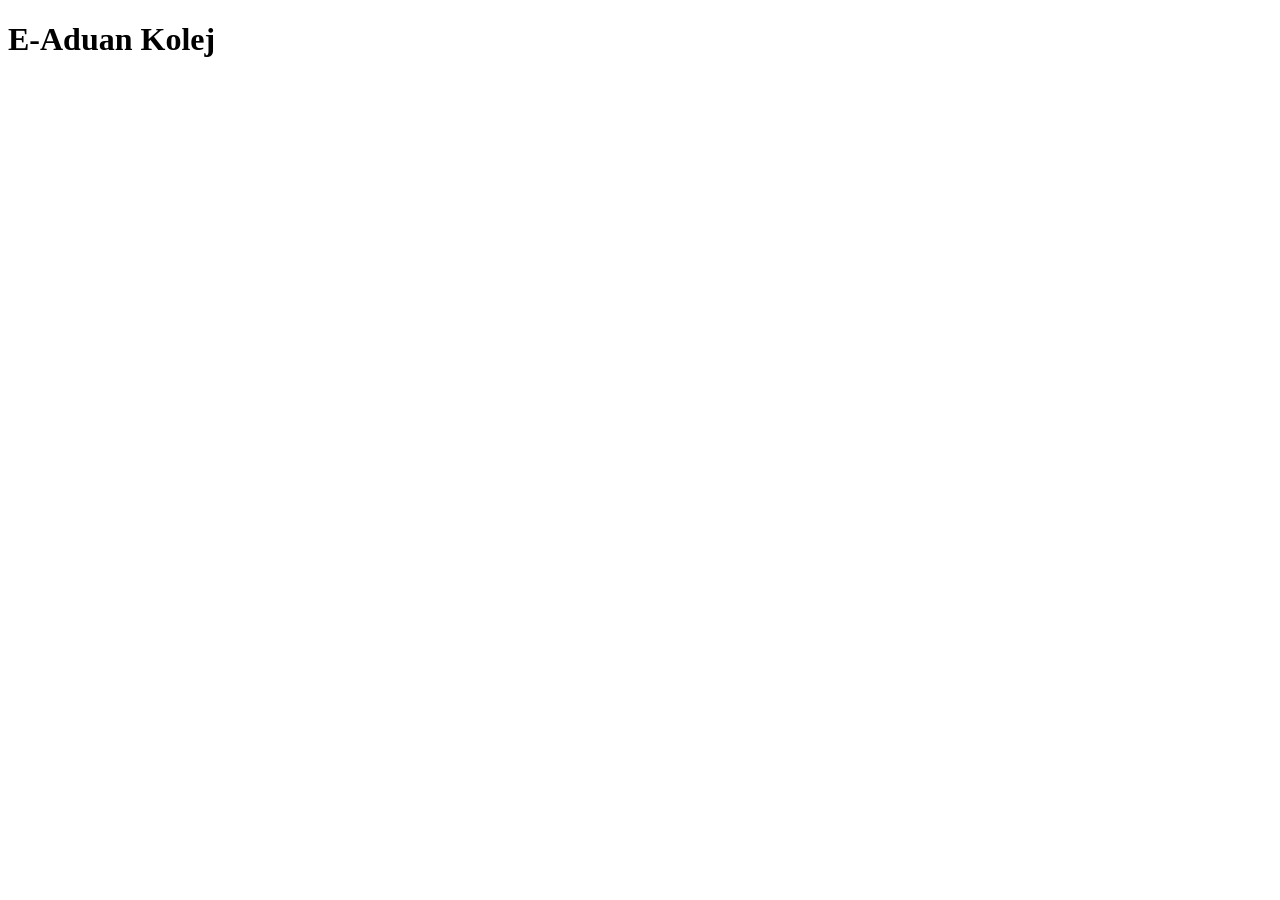
==== EAduanKolej-war/web/index.html @ 23880e19 "Initial commit" ====
<!DOCTYPE html>
<html>
    <head>
        <title>E-Aduan Kolej</title>
        <meta charset="UTF-8">
        <meta name="viewport" content="width=device-width, initial-scale=1.0">
    </head>
    <body>
        <h1>E-Aduan Kolej</h1>
    </body>
</html>
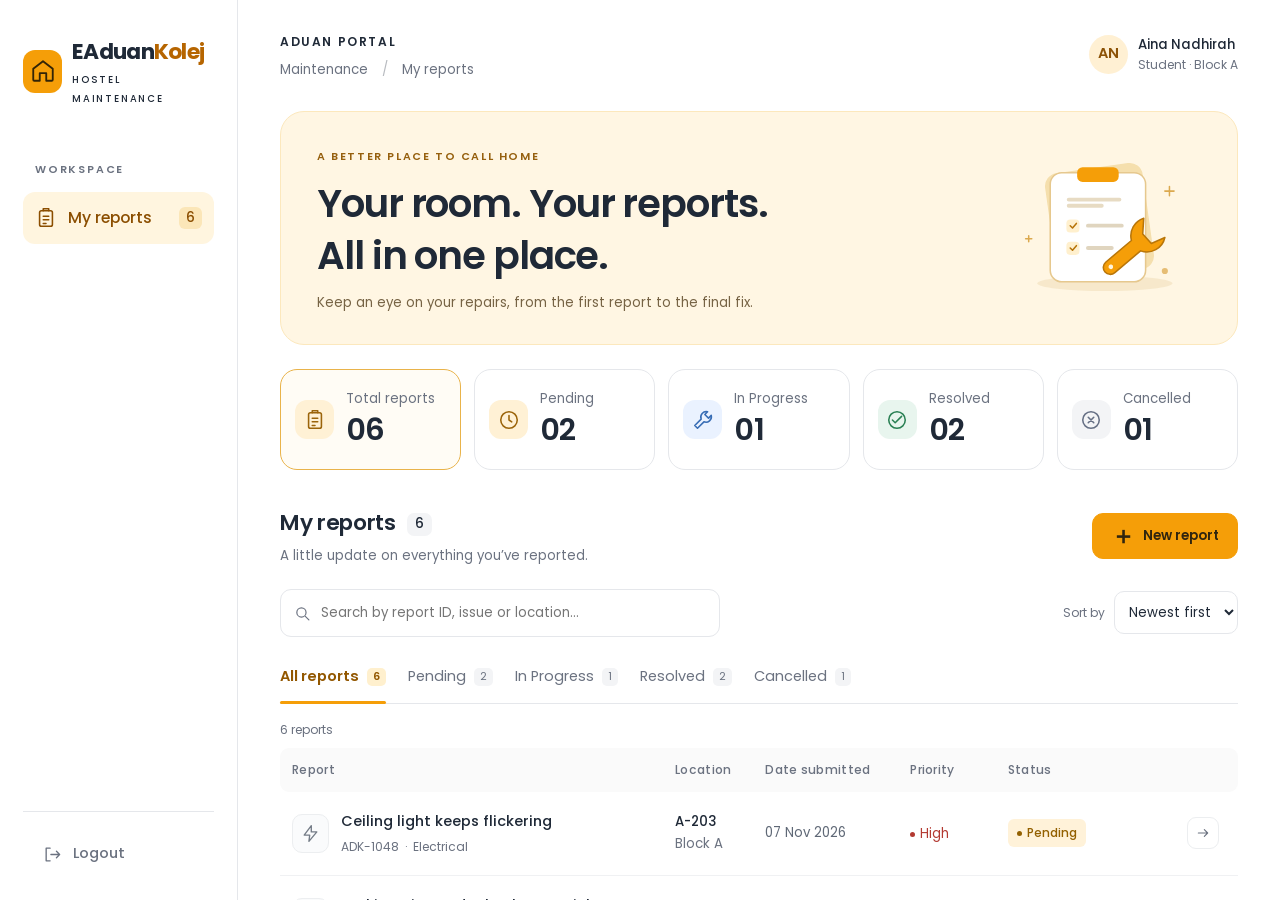
==== commit 2b5f7795: "Student report interface" ====
--- a/EAduanKolej-war/web/index.html
+++ b/EAduanKolej-war/web/index.html
@@ -1,11 +1,11 @@
-<!DOCTYPE html>
-<html>
-    <head>
-        <title>E-Aduan Kolej</title>
-        <meta charset="UTF-8">
-        <meta name="viewport" content="width=device-width, initial-scale=1.0">
-    </head>
-    <body>
-        <h1>E-Aduan Kolej</h1>
-    </body>
-</html>+<!doctype html>
+<html lang="en"
+  ><head
+    ><meta charset="utf-8" /><meta
+      name="viewport"
+      content="width=device-width, initial-scale=1"
+    /><meta http-equiv="refresh" content="0;url=my-tickets.html" /><title>EAduanKolej</title></head
+  ><body
+    ><p><a href="my-tickets.html">Open My Reports</a></p></body
+  ></html
+>
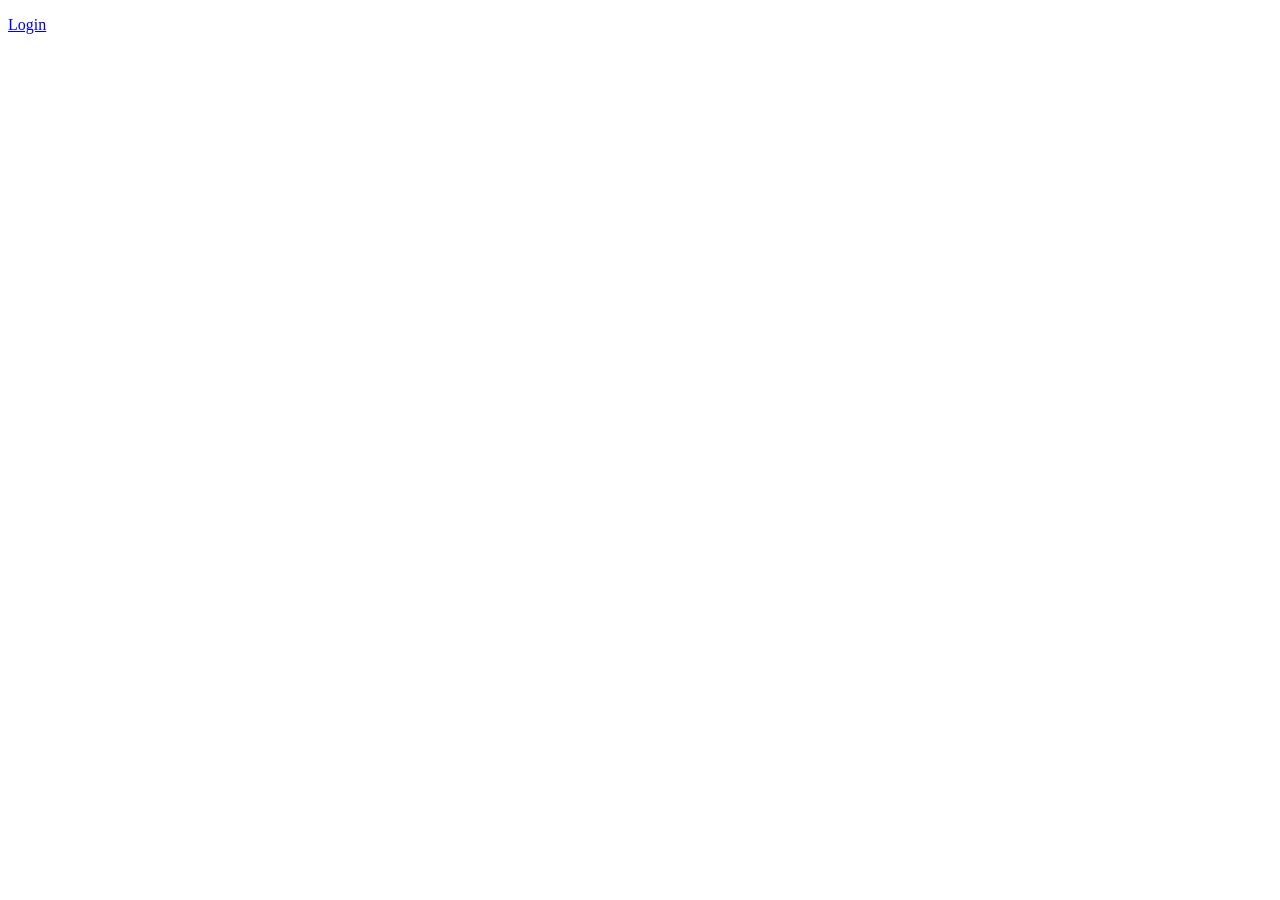
==== commit 5755263c: "Wire navigation between login, student, report and admin pages" ====
--- a/EAduanKolej-war/web/index.html
+++ b/EAduanKolej-war/web/index.html
@@ -4,8 +4,8 @@
     ><meta charset="utf-8" /><meta
       name="viewport"
       content="width=device-width, initial-scale=1"
-    /><meta http-equiv="refresh" content="0;url=my-tickets.html" /><title>EAduanKolej</title></head
+    /><meta http-equiv="refresh" content="0;url=login.jsp" /><title>EAduanKolej</title></head
   ><body
-    ><p><a href="my-tickets.html">Open My Reports</a></p></body
+    ><p><a href="login.jsp">Login</a></p></body
   ></html
 >
